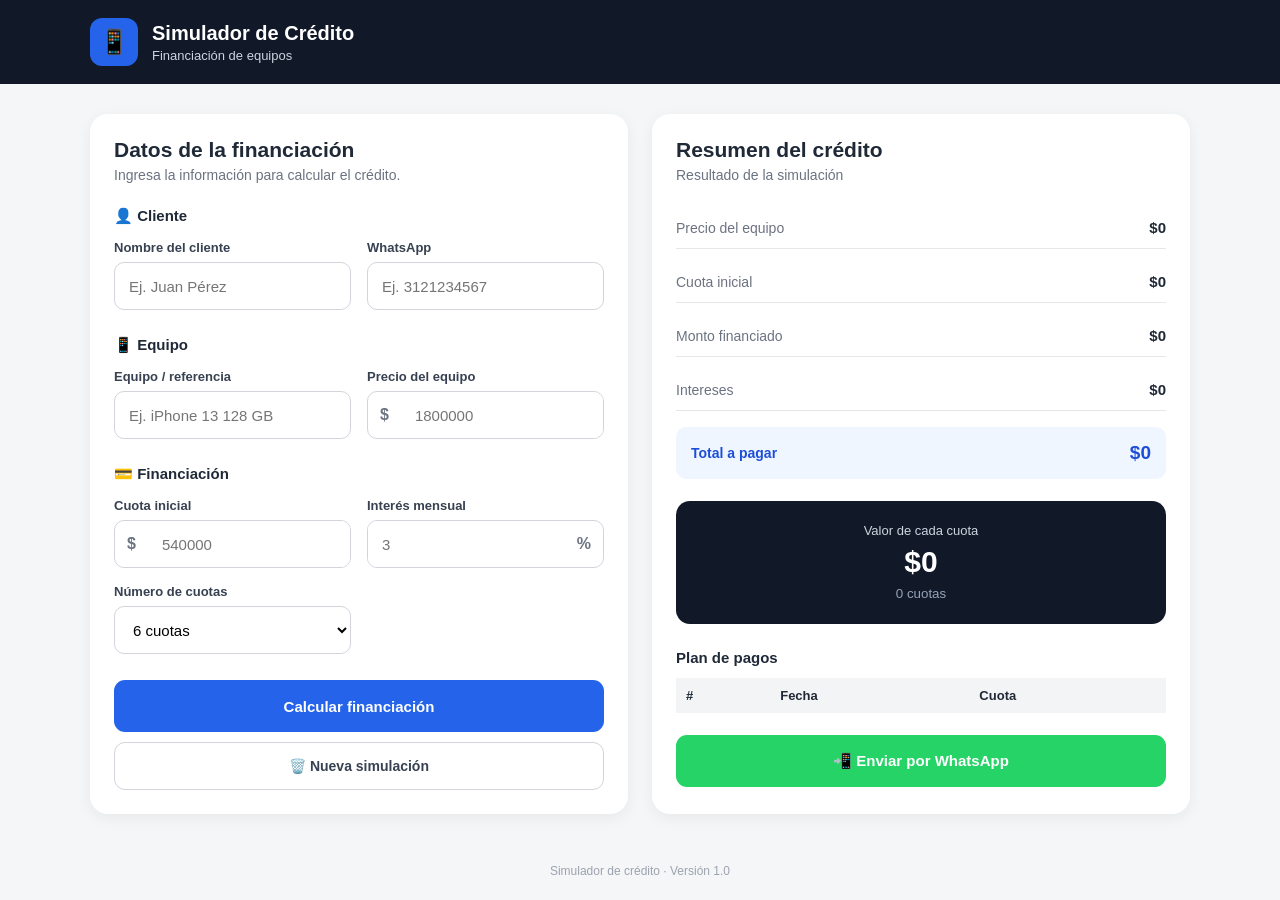
==== index.html @ 28207d07 "Add files via upload" ====
<!DOCTYPE html>
<html lang="es">

<head>
    <meta charset="UTF-8">
    <meta name="viewport" content="width=device-width, initial-scale=1.0">

    <title>Simulador de Crédito Carlitos Le Vende</title>

    <link rel="stylesheet" href="style.css">
</head>

<body>

    <header class="topbar">
        <div class="brand">
            <div class="brand-icon">📱</div>

            <div>
                <h1>Simulador de Crédito</h1>
                <p>Financiación de equipos</p>
            </div>
        </div>
    </header>


    <main class="container">

        <!-- FORMULARIO -->

        <section class="card">

            <div class="card-header">
                <h2>Datos de la financiación</h2>
                <p>Ingresa la información para calcular el crédito.</p>
            </div>


            <!-- CLIENTE -->

            <div class="section">

                <h3>👤 Cliente</h3>

                <div class="form-grid">

                    <div class="input-group">
                        <label for="cliente">Nombre del cliente</label>

                        <input type="text" id="cliente" placeholder="Ej. Juan Pérez">
                    </div>


                    <div class="input-group">
                        <label for="telefono">WhatsApp</label>

                        <input type="tel" id="telefono" placeholder="Ej. 3121234567">
                    </div>

                </div>

            </div>


            <!-- EQUIPO -->

            <div class="section">

                <h3>📱 Equipo</h3>

                <div class="form-grid">

                    <div class="input-group">

                        <label for="equipo">
                            Equipo / referencia
                        </label>

                        <input type="text" id="equipo" placeholder="Ej. iPhone 13 128 GB">

                    </div>


                    <div class="input-group">

                        <label for="precio">
                            Precio del equipo
                        </label>

                        <div class="money-input">

                            <span>$</span>

                            <input type="number" id="precio" placeholder="1800000" min="0">

                        </div>

                    </div>

                </div>

            </div>


            <!-- FINANCIACIÓN -->

            <div class="section">

                <h3>💳 Financiación</h3>

                <div class="form-grid">

                    <div class="input-group">

                        <label for="inicial">
                            Cuota inicial
                        </label>

                        <div class="money-input">

                            <span>$</span>

                            <input type="number" id="inicial" placeholder="540000" min="0">

                        </div>

                    </div>


                    <div class="input-group">

                        <label for="interes">
                            Interés mensual
                        </label>

                        <div class="percent-input">

                            <input type="number" id="interes" placeholder="3" min="0" step="0.01">

                            <span>%</span>

                        </div>

                    </div>


                    <div class="input-group">

                        <label for="cuotas">
                            Número de cuotas
                        </label>

                        <select id="cuotas">

                            <option value="1">1 cuota</option>
                            <option value="2">2 cuotas</option>
                            <option value="3">3 cuotas</option>
                            <option value="4">4 cuotas</option>
                            <option value="5">5 cuotas</option>
                            <option value="6" selected>6 cuotas</option>
                            <option value="7">7 cuotas</option>
                            <option value="8">8 cuotas</option>
                            <option value="9">9 cuotas</option>
                            <option value="10">10 cuotas</option>
                            <option value="11">11 cuotas</option>
                            <option value="12">12 cuotas</option>

                        </select>

                    </div>

                </div>

            </div>


            <button class="btn-primary" id="calcularBtn">
                Calcular financiación
            </button>
            
            <button class="btn-secondary" type="button" onclick="nuevaSimulacion()">
                🗑️ Nueva simulación
            </button>
        </section>



        <!-- RESULTADO -->

        <section class="card result-card" id="resultado">

            <div class="card-header">

                <h2>Resumen del crédito</h2>

                <p>
                    Resultado de la simulación
                </p>

            </div>


            <div class="summary">

                <div class="summary-item">

                    <span>Precio del equipo</span>

                    <strong id="resPrecio">
                        $0
                    </strong>

                </div>


                <div class="summary-item">

                    <span>Cuota inicial</span>

                    <strong id="resInicial">
                        $0
                    </strong>

                </div>


                <div class="summary-item">

                    <span>Monto financiado</span>

                    <strong id="resFinanciado">
                        $0
                    </strong>

                </div>


                <div class="summary-item">

                    <span>Intereses</span>

                    <strong id="resIntereses">
                        $0
                    </strong>

                </div>


                <div class="summary-item total">

                    <span>Total a pagar</span>

                    <strong id="resTotal">
                        $0
                    </strong>

                </div>

            </div>


            <div class="main-payment">

                <span>Valor de cada cuota</span>

                <strong id="resCuota">
                    $0
                </strong>

                <small id="resNumeroCuotas">
                    0 cuotas
                </small>

            </div>


            <!-- TABLA -->

            <div class="table-container">

                <h3>Plan de pagos</h3>

                <table>

                    <thead>

                        <tr>

                            <th>#</th>
                            <th>Fecha</th>
                            <th>Cuota</th>

                        </tr>

                    </thead>

                    <tbody id="tablaCuotas">

                    </tbody>

                </table>

            </div>


            <button class="btn-whatsapp" id="whatsappBtn">
                📲 Enviar por WhatsApp
            </button>

        </section>

    </main>


    <footer>

        <p>
            Simulador de crédito · Versión 1.0
        </p>

    </footer>


    <script src="script.js"></script>

</body>
</htm
---- style.css ----
* {
    margin: 0;
    padding: 0;
    box-sizing: border-box;
}


body {
    font-family: Arial, Helvetica, sans-serif;
    background: #f4f6f8;
    color: #1f2937;
    min-height: 100vh;
}


/* =========================
   BARRA SUPERIOR
========================= */

.topbar {
    background: #111827;
    color: white;
    padding: 18px 24px;
}


.brand {
    max-width: 1100px;
    margin: auto;

    display: flex;
    align-items: center;
    gap: 14px;
}


.brand-icon {
    width: 48px;
    height: 48px;

    background: #2563eb;

    border-radius: 12px;

    display: flex;
    align-items: center;
    justify-content: center;

    font-size: 24px;
}


.brand h1 {
    font-size: 20px;
}


.brand p {
    font-size: 13px;
    color: #cbd5e1;
    margin-top: 3px;
}


/* =========================
   CONTENEDOR
========================= */

.container {
    width: min(1100px, 92%);
    margin: 30px auto;

    display: grid;
    grid-template-columns: 1fr 1fr;

    gap: 24px;
}


/* =========================
   TARJETAS
========================= */

.card {
    background: white;

    border-radius: 18px;

    padding: 24px;

    box-shadow:
        0 4px 15px rgba(0, 0, 0, 0.06);
}


.card-header {
    margin-bottom: 24px;
}


.card-header h2 {
    font-size: 21px;
    margin-bottom: 5px;
}


.card-header p {
    font-size: 14px;
    color: #6b7280;
}


/* =========================
   SECCIONES
========================= */

.section {
    margin-bottom: 26px;
}


.section h3 {
    font-size: 15px;
    margin-bottom: 15px;
}


/* =========================
   FORMULARIOS
========================= */

.form-grid {
    display: grid;

    grid-template-columns: 1fr 1fr;

    gap: 16px;
}


.input-group {
    display: flex;
    flex-direction: column;

    gap: 7px;
}


.input-group label {
    font-size: 13px;

    font-weight: 600;

    color: #374151;
}


input,
select {
    width: 100%;

    height: 48px;

    border: 1px solid #d1d5db;

    border-radius: 10px;

    padding: 0 14px;

    font-size: 15px;

    outline: none;

    background: white;
}


input:focus,
select:focus {
    border-color: #2563eb;

    box-shadow:
        0 0 0 3px rgba(37, 99, 235, 0.12);
}


/* =========================
   CAMPOS MONETARIOS
========================= */

.money-input,
.percent-input {
    display: flex;

    align-items: center;

    border: 1px solid #d1d5db;

    border-radius: 10px;

    height: 48px;

    overflow: hidden;
}


.money-input span,
.percent-input span {
    padding: 0 12px;

    color: #6b7280;

    font-weight: 600;
}


.money-input input,
.percent-input input {
    border: none;

    height: 100%;

    border-radius: 0;

    box-shadow: none;
}


.money-input:focus-within,
.percent-input:focus-within {
    border-color: #2563eb;

    box-shadow:
        0 0 0 3px rgba(37, 99, 235, 0.12);
}


/* =========================
   BOTÓN PRINCIPAL
========================= */

.btn-primary {
    width: 100%;

    height: 52px;

    border: none;

    border-radius: 11px;

    background: #2563eb;

    color: white;

    font-size: 15px;

    font-weight: 700;

    cursor: pointer;

    transition: 0.2s;
}


.btn-primary:hover {
    background: #1d4ed8;
}


.btn-primary:active {
    transform: scale(0.98);
}

.btn-secondary {
    width: 100%;
    height: 48px;

    margin-top: 10px;

    border: 1px solid #d1d5db;

    border-radius: 11px;

    background: white;

    color: #374151;

    font-size: 14px;

    font-weight: 600;

    cursor: pointer;
}

.btn-secondary:hover {
    background: #f3f4f6;
}

/* =========================
   RESUMEN
========================= */

.summary {
    display: flex;

    flex-direction: column;

    gap: 12px;
}


.summary-item {
    display: flex;

    justify-content: space-between;

    align-items: center;

    padding: 12px 0;

    border-bottom: 1px solid #e5e7eb;
}


.summary-item span {
    color: #6b7280;

    font-size: 14px;
}


.summary-item strong {
    font-size: 15px;
}


.summary-item.total {
    border: none;

    margin-top: 4px;

    padding: 15px;

    border-radius: 10px;

    background: #eff6ff;
}


.summary-item.total span {
    color: #1d4ed8;

    font-weight: 600;
}


.summary-item.total strong {
    color: #1d4ed8;

    font-size: 19px;
}


/* =========================
   CUOTA PRINCIPAL
========================= */

.main-payment {
    margin-top: 22px;

    padding: 22px;

    border-radius: 14px;

    background: #111827;

    color: white;

    text-align: center;
}


.main-payment span {
    display: block;

    font-size: 13px;

    color: #cbd5e1;

    margin-bottom: 7px;
}


.main-payment strong {
    display: block;

    font-size: 30px;

    margin-bottom: 5px;
}


.main-payment small {
    color: #94a3b8;
}


/* =========================
   TABLA
========================= */

.table-container {
    margin-top: 25px;
}


.table-container h3 {
    font-size: 15px;

    margin-bottom: 12px;
}


.table-container {
    overflow-x: auto;
}


table {
    width: 100%;

    border-collapse: collapse;

    font-size: 13px;
}


th {
    text-align: left;

    background: #f3f4f6;

    padding: 10px;
}


td {
    padding: 10px;

    border-bottom: 1px solid #e5e7eb;
}


/* =========================
   WHATSAPP
========================= */

.btn-whatsapp {
    width: 100%;

    height: 52px;

    margin-top: 22px;

    border: none;

    border-radius: 11px;

    background: #25d366;

    color: white;

    font-size: 15px;

    font-weight: 700;

    cursor: pointer;
}


.btn-whatsapp:hover {
    background: #20bd5a;
}


/* =========================
   FOOTER
========================= */

footer {
    text-align: center;

    padding: 20px;

    color: #9ca3af;

    font-size: 12px;
}


/* =========================
   TABLET
========================= */

@media (max-width: 850px) {

    .container {
        grid-template-columns: 1fr;
    }

    .result-card {
        margin-top: 0;
    }

}


/* =========================
   CELULAR
========================= */

@media (max-width: 600px) {

    .topbar {
        padding: 15px;
    }


    .container {
        width: 94%;

        margin: 18px auto;

        gap: 18px;
    }


    .card {
        padding: 18px;

        border-radius: 15px;
    }


    .form-grid {
        grid-template-columns: 1fr;
    }


    .brand h1 {
        font-size: 17px;
    }


    .brand p {
        font-size: 12px;
    }


    .main-payment strong {
        font-size: 26px;
    }

}
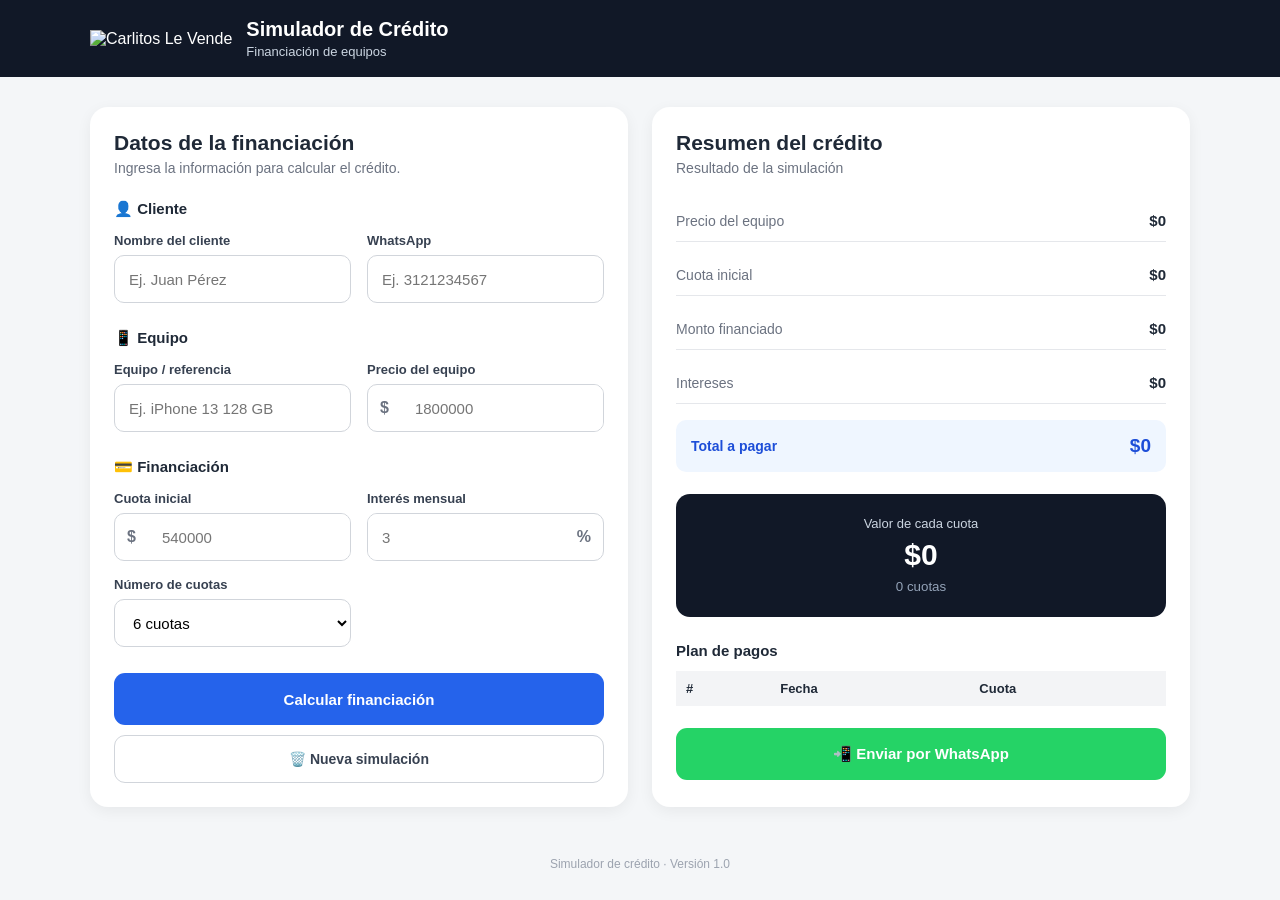
==== commit 5e5a05e5: "Update header and logo in index.html" ====
--- a/index.html
+++ b/index.html
@@ -13,15 +13,19 @@
 <body>
 
     <header class="topbar">
-        <div class="brand">
-            <div class="brand-icon">📱</div>
-
-            <div>
-                <h1>Simulador de Crédito</h1>
-                <p>Financiación de equipos</p>
-            </div>
+    <div class="brand">
+
+        <div class="brand-logo">
+            <img src="logo carlitos.png" alt="Carlitos Le Vende">
         </div>
-    </header>
+
+        <div class="brand-info">
+            <h1>Simulador de Crédito</h1>
+            <p>Financiación de equipos</p>
+        </div>
+
+    </div>
+</header>
 
 
     <main class="container">
@@ -177,7 +181,7 @@
             <button class="btn-primary" id="calcularBtn">
                 Calcular financiación
             </button>
-            
+
             <button class="btn-secondary" type="button" onclick="nuevaSimulacion()">
                 🗑️ Nueva simulación
             </button>
@@ -324,4 +328,4 @@
     <script src="script.js"></script>
 
 </body>
-</htm+</htm
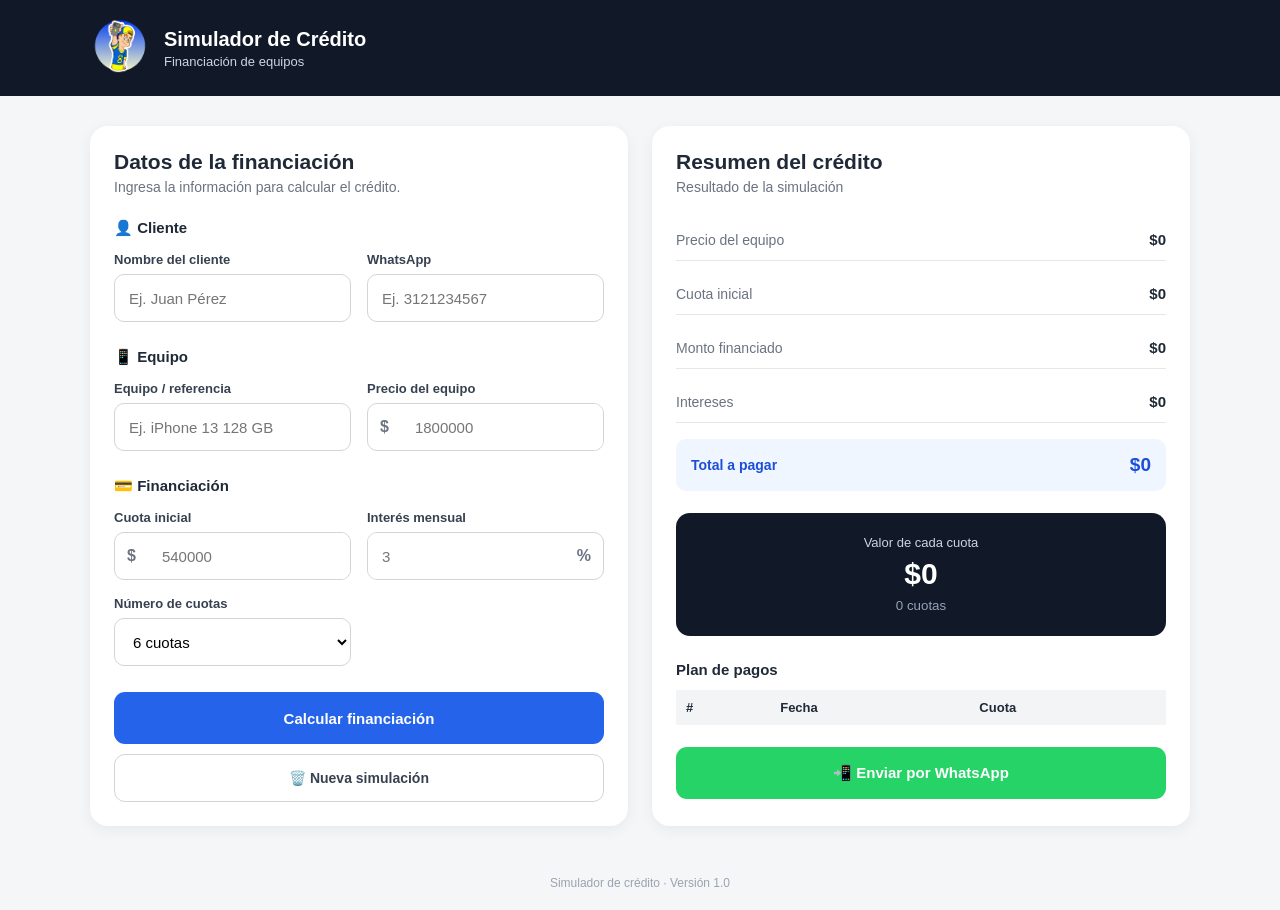
==== commit 01028b03: "Fix HTML structure and update logo image source" ====
--- a/index.html
+++ b/index.html
@@ -16,7 +16,7 @@
     <div class="brand">
 
         <div class="brand-logo">
-            <img src="logo carlitos.png" alt="Carlitos Le Vende">
+            <img src="logo_carlitos.png" alt="Carlitos Le Vende">
         </div>
 
         <div class="brand-info">
--- a/style.css
+++ b/style.css
@@ -34,11 +34,9 @@
 }
 
 
-.brand-icon {
-    width: 48px;
-    height: 48px;
-
-    background: #2563eb;
+.brand-logo {
+    width: 60px;
+    height: 60px;
 
     border-radius: 12px;
 
@@ -46,7 +44,18 @@
     align-items: center;
     justify-content: center;
 
-    font-size: 24px;
+    overflow: hidden;
+
+    flex-shrink: 0;
+}
+
+.brand-logo img {
+    width: 500px;
+    height: 100px;
+
+    object-fit: contain;
+
+    display: block;
 }
 
 
@@ -561,4 +570,4 @@
         font-size: 26px;
     }
 
-}+}
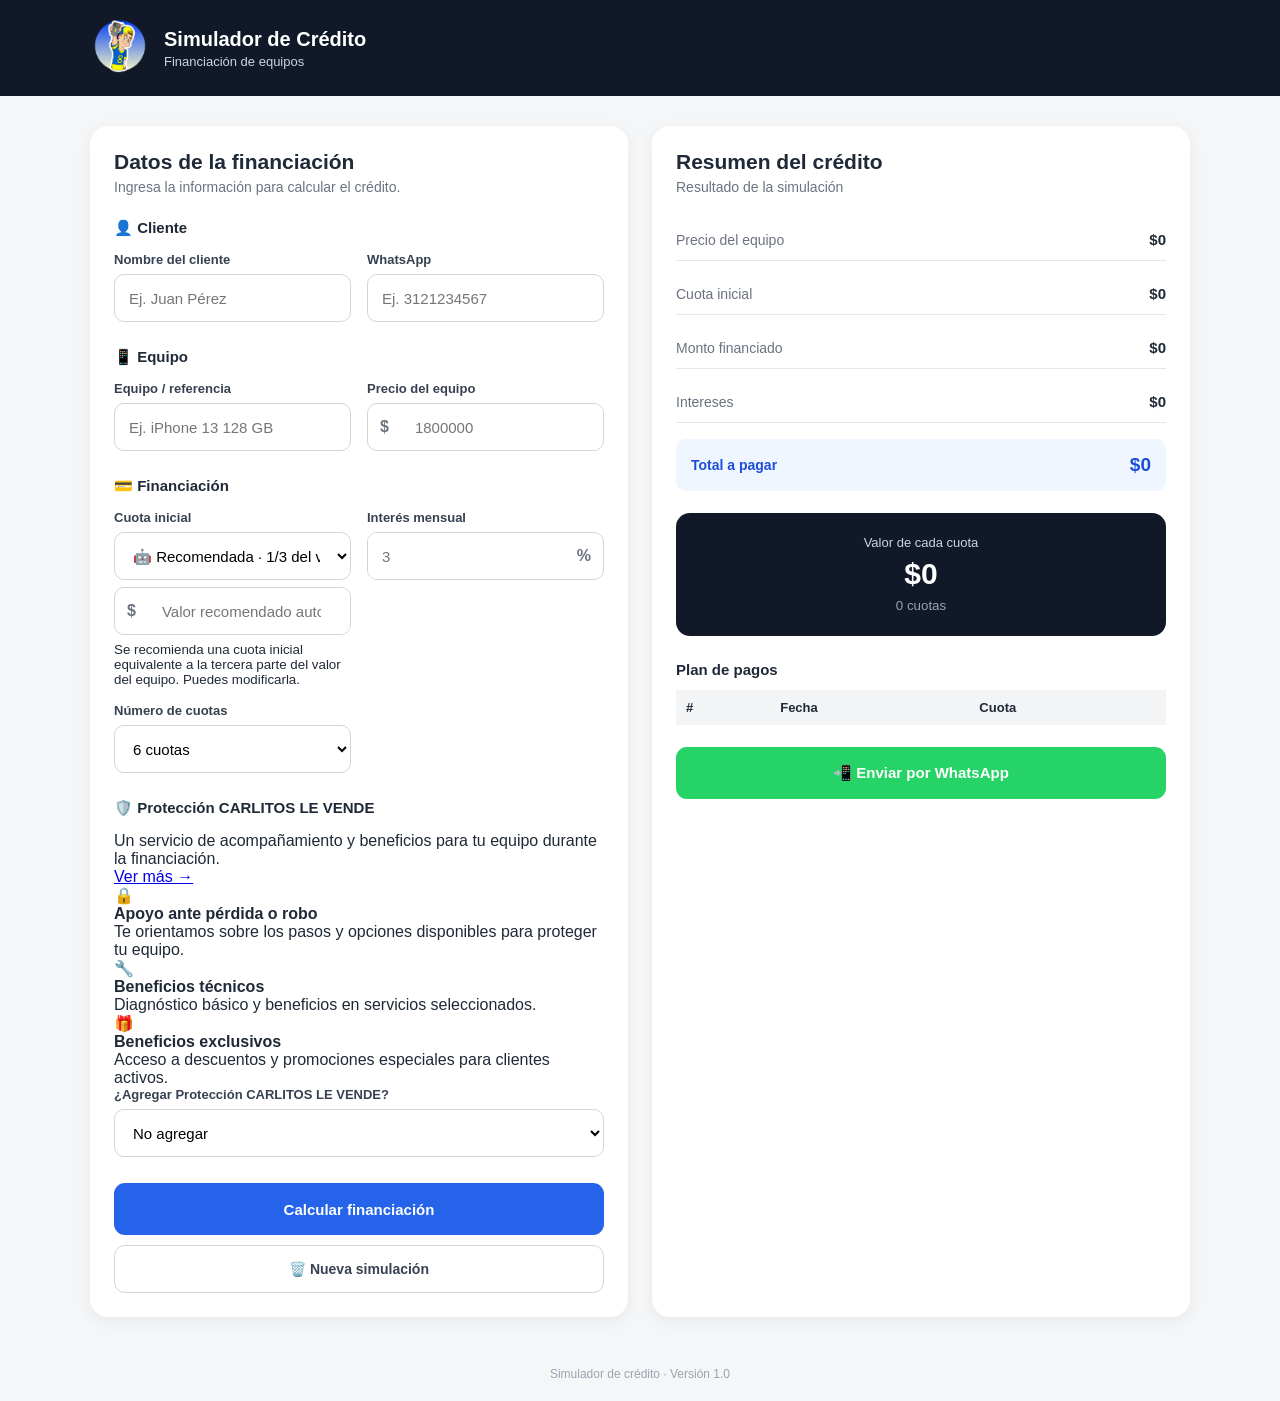
==== commit 8ec571c0: "Refactor index.html with new financing options Updated the HTML structure and added a protection sec" ====
--- a/index.html
+++ b/index.html
@@ -13,19 +13,19 @@
 <body>
 
     <header class="topbar">
-    <div class="brand">
-
-        <div class="brand-logo">
-            <img src="logo_carlitos.png" alt="Carlitos Le Vende">
+        <div class="brand">
+
+            <div class="brand-logo">
+                <img src="logo carlitos.png" alt="Carlitos Le Vende">
+            </div>
+
+            <div class="brand-info">
+                <h1>Simulador de Crédito</h1>
+                <p>Financiación de equipos</p>
+            </div>
+
         </div>
-
-        <div class="brand-info">
-            <h1>Simulador de Crédito</h1>
-            <p>Financiación de equipos</p>
-        </div>
-
-    </div>
-</header>
+    </header>
 
 
     <main class="container">
@@ -114,19 +114,44 @@
 
                 <div class="form-grid">
 
-                    <div class="input-group">
-
-                        <label for="inicial">
+                    <div class="input-group inicial-group">
+
+                        <label for="tipoInicial">
                             Cuota inicial
                         </label>
 
+                        <select id="tipoInicial">
+
+                            <option value="terceraParte" selected>
+                                🤖 Recomendada · 1/3 del valor
+                            </option>
+
+                            <option value="pesos">
+                                💵 Valor personalizado ($)
+                            </option>
+
+                            <option value="porcentaje">
+                                📊 Porcentaje (%)
+                            </option>
+
+                        </select>
+
+
                         <div class="money-input">
 
-                            <span>$</span>
-
-                            <input type="number" id="inicial" placeholder="540000" min="0">
-
-                        </div>
+                            <span id="simboloInicial">$</span>
+
+                            <input type="number" id="inicial" min="0" placeholder="Ingresa el valor">
+
+                        </div>
+
+
+                        <small id="ayudaInicial">
+
+                            Se recomienda una cuota inicial equivalente
+                            a la tercera parte del valor del equipo.
+
+                        </small>
 
                     </div>
 
@@ -176,7 +201,152 @@
                 </div>
 
             </div>
-
+            <!-- PROTECCIÓN CARLITOS LE VENDE -->
+
+            <div class="section protection-section">
+
+                <div class="protection-header">
+
+                    <div>
+
+                        <h3>🛡️ Protección CARLITOS LE VENDE</h3>
+
+                        <p>
+                            Un servicio de acompañamiento y beneficios
+                            para tu equipo durante la financiación.
+                        </p>
+
+                    </div>
+
+                    <a href="proteccion.html" class="btn-ver-mas">
+                        Ver más →
+                    </a>
+
+                </div>
+
+
+                <div class="protection-content">
+
+                    <div class="protection-benefits">
+
+                        <div class="benefit">
+
+                            <span>🔒</span>
+
+                            <div>
+
+                                <strong>
+                                    Apoyo ante pérdida o robo
+                                </strong>
+
+                                <p>
+                                    Te orientamos sobre los pasos y opciones
+                                    disponibles para proteger tu equipo.
+                                </p>
+
+                            </div>
+
+                        </div>
+
+
+                        <div class="benefit">
+
+                            <span>🔧</span>
+
+                            <div>
+
+                                <strong>
+                                    Beneficios técnicos
+                                </strong>
+
+                                <p>
+                                    Diagnóstico básico y beneficios en
+                                    servicios seleccionados.
+                                </p>
+
+                            </div>
+
+                        </div>
+
+
+                        <div class="benefit">
+
+                            <span>🎁</span>
+
+                            <div>
+
+                                <strong>
+                                    Beneficios exclusivos
+                                </strong>
+
+                                <p>
+                                    Acceso a descuentos y promociones
+                                    especiales para clientes activos.
+                                </p>
+
+                            </div>
+
+                        </div>
+
+                    </div>
+
+
+                    <div class="protection-info">
+
+                        <div class="input-group">
+
+                            <label for="proteccion">
+
+                                ¿Agregar Protección CARLITOS LE VENDE?
+
+                            </label>
+
+
+                            <select id="proteccion">
+
+                                <option value="no">
+                                    No agregar
+                                </option>
+
+                                <option value="si">
+                                    Sí, agregar protección
+                                </option>
+
+                            </select>
+
+                        </div>
+
+
+                        <div class="input-group protection-price" id="proteccionPrecioContainer">
+
+                            <label for="valorProteccion">
+
+                                Valor mensual del servicio
+
+                            </label>
+
+
+                            <div class="money-input">
+
+                                <span>$</span>
+
+                                <input type="number" id="valorProteccion" value="20000" min="0">
+
+                            </div>
+
+
+                            <small>
+                                El valor se distribuirá entre las cuotas
+                                correspondientes al periodo de financiación.
+                            </small>
+
+                        </div>
+
+                    </div>
+
+                </div>
+
+            </div>
 
             <button class="btn-primary" id="calcularBtn">
                 Calcular financiación
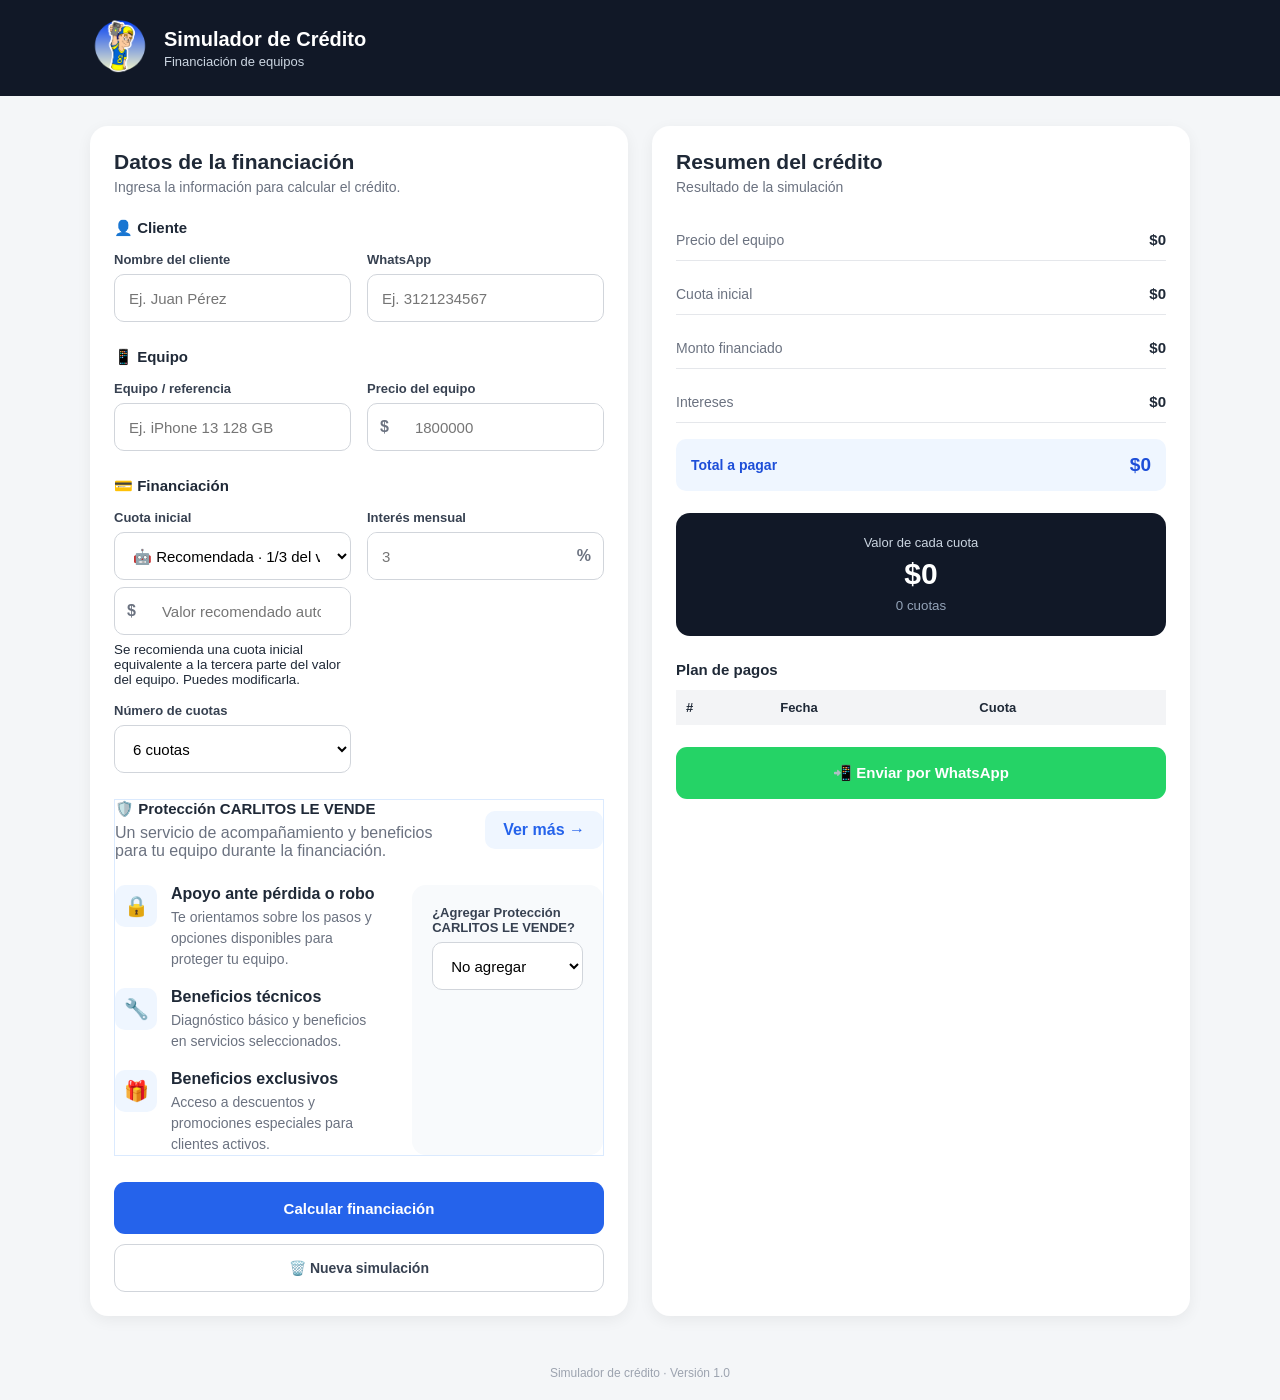
==== commit c1caacb4: "Fix HTML structure and update logo source Updated HTML structure and corrected image source." ====
--- a/index.html
+++ b/index.html
@@ -16,7 +16,7 @@
         <div class="brand">
 
             <div class="brand-logo">
-                <img src="logo carlitos.png" alt="Carlitos Le Vende">
+                <img src="logo_carlitos.png" alt="Carlitos Le Vende">
             </div>
 
             <div class="brand-info">
--- a/style.css
+++ b/style.css
@@ -571,3 +571,171 @@
     }
 
 }
+
+/* =====================================================
+   PROTECCIÓN CARLITOS LE VENDE
+===================================================== */
+
+.protection-section {
+    border: 1px solid #dbeafe;
+}
+
+
+.protection-header {
+    display: flex;
+    justify-content: space-between;
+    align-items: center;
+
+    gap: 20px;
+
+    margin-bottom: 25px;
+}
+
+
+.protection-header h3 {
+    margin-bottom: 6px;
+}
+
+
+.protection-header p {
+    color: #6b7280;
+    margin: 0;
+}
+
+
+.btn-ver-mas {
+    text-decoration: none;
+
+    padding: 10px 18px;
+
+    border-radius: 10px;
+
+    background: #eff6ff;
+
+    color: #2563eb;
+
+    font-weight: 600;
+
+    white-space: nowrap;
+
+    transition: 0.2s;
+}
+
+
+.btn-ver-mas:hover {
+    background: #dbeafe;
+}
+
+
+.protection-content {
+    display: grid;
+
+    grid-template-columns: 1.4fr 1fr;
+
+    gap: 30px;
+}
+
+
+.protection-benefits {
+    display: flex;
+    flex-direction: column;
+
+    gap: 18px;
+}
+
+
+.benefit {
+    display: flex;
+
+    align-items: flex-start;
+
+    gap: 14px;
+}
+
+
+.benefit > span {
+    width: 42px;
+    height: 42px;
+
+    display: flex;
+
+    align-items: center;
+    justify-content: center;
+
+    background: #eff6ff;
+
+    border-radius: 10px;
+
+    font-size: 20px;
+
+    flex-shrink: 0;
+}
+
+
+.benefit strong {
+    display: block;
+
+    margin-bottom: 4px;
+}
+
+
+.benefit p {
+    margin: 0;
+
+    color: #6b7280;
+
+    font-size: 14px;
+
+    line-height: 1.5;
+}
+
+
+.protection-info {
+    padding: 20px;
+
+    background: #f8fafc;
+
+    border-radius: 14px;
+
+    display: flex;
+
+    flex-direction: column;
+
+    gap: 18px;
+}
+
+
+.protection-price small {
+    display: block;
+
+    margin-top: 8px;
+
+    color: #6b7280;
+
+    line-height: 1.4;
+}
+
+
+/* TABLET Y CELULAR */
+
+@media (max-width: 768px) {
+
+    .protection-content {
+        grid-template-columns: 1fr;
+    }
+
+
+    .protection-header {
+        align-items: flex-start;
+
+        flex-direction: column;
+    }
+
+
+    .btn-ver-mas {
+        width: 100%;
+
+        text-align: center;
+    }
+
+}
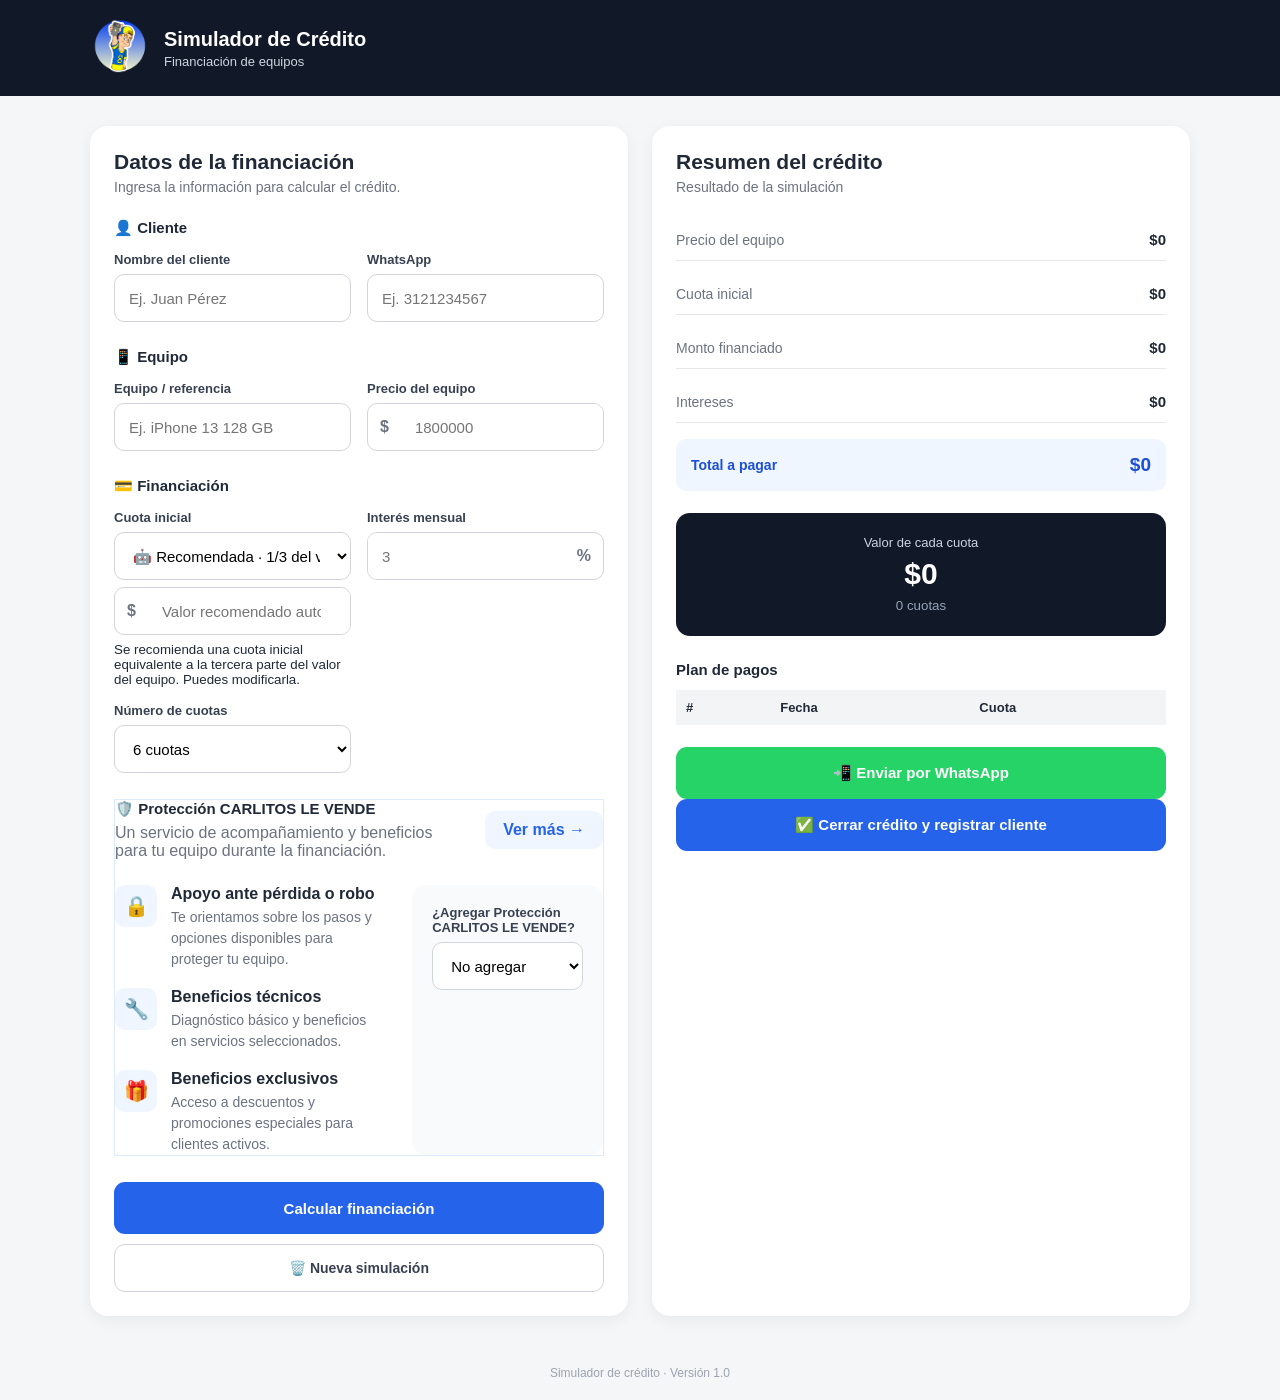
==== commit 4a7b3773: "Fix HTML structure and update content" ====
--- a/index.html
+++ b/index.html
@@ -16,7 +16,7 @@
         <div class="brand">
 
             <div class="brand-logo">
-                <img src="logo_carlitos.png" alt="Carlitos Le Vende">
+                <img src="logo carlitos.png" alt="Carlitos Le Vende">
             </div>
 
             <div class="brand-info">
@@ -193,6 +193,18 @@
                             <option value="10">10 cuotas</option>
                             <option value="11">11 cuotas</option>
                             <option value="12">12 cuotas</option>
+                            <option value="13">13 cuotas</option>
+                            <option value="14">14 cuotas</option>
+                            <option value="15">15 cuotas</option>
+                            <option value="16">16 cuotas</option>
+                            <option value="17">17 cuotas</option>
+                            <option value="18">18 cuotas</option>
+                            <option value="19">19 cuotas</option>
+                            <option value="20">20 cuotas</option>
+                            <option value="21">21 cuotas</option>
+                            <option value="22">22 cuotas</option>
+                            <option value="23">23 cuotas</option>
+                            <option value="24">24 cuotas</option>
 
                         </select>
 
@@ -480,7 +492,9 @@
             <button class="btn-whatsapp" id="whatsappBtn">
                 📲 Enviar por WhatsApp
             </button>
-
+            <button class="btn-primary" id="cerrarCreditoBtn">
+                ✅ Cerrar crédito y registrar cliente
+            </button>
         </section>
 
     </main>
